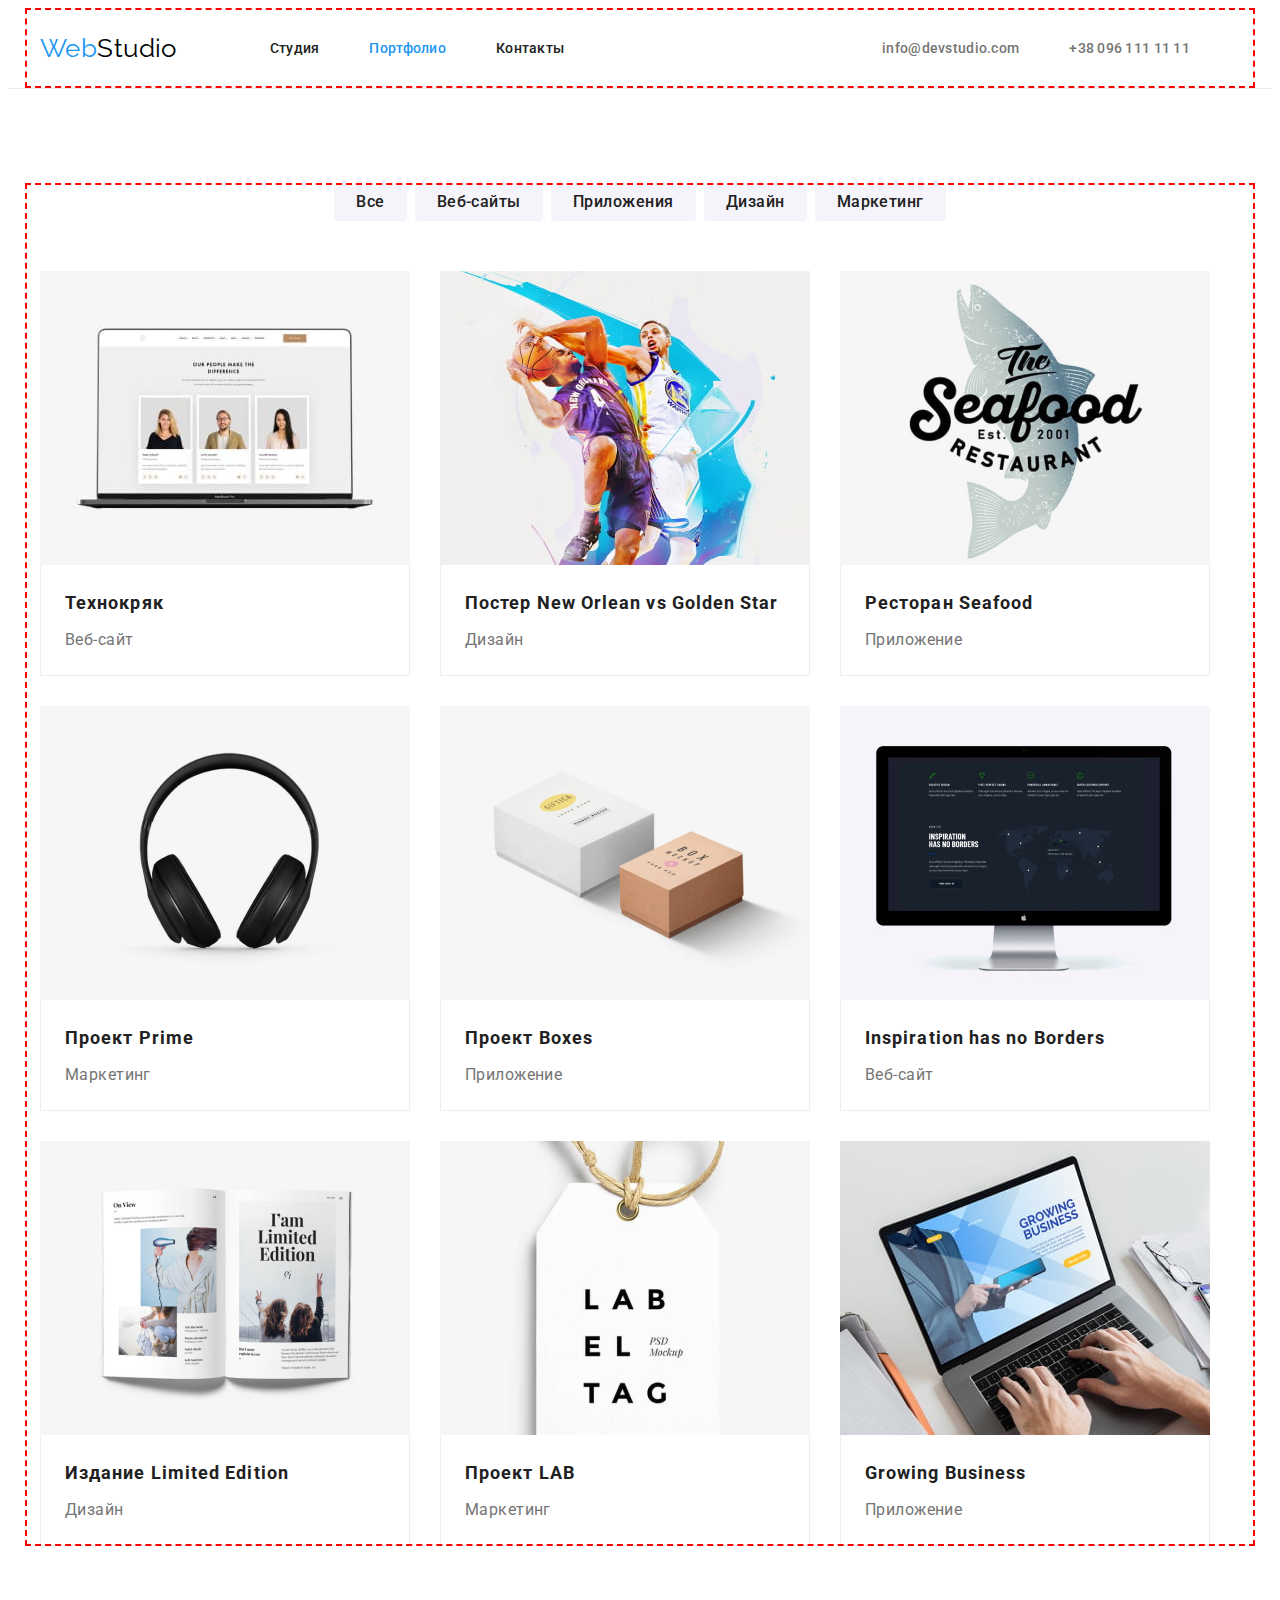
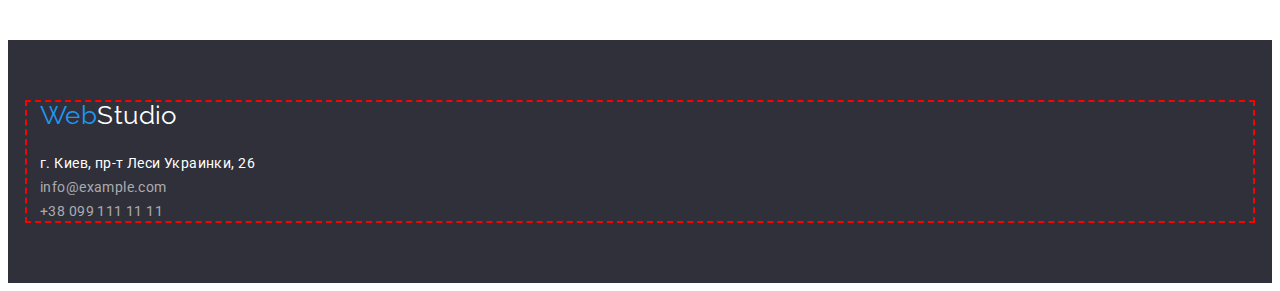
==== portfolio.html @ cc724e30 "Initial commit" ====
<!DOCTYPE html>
<html lang="ru">
  <head>
    <meta charset="UTF-8" />
    <meta http-equiv="X-UA-Compatible" content="IE=edge" />
    <meta name="viewport" content="width=device-width, initial-scale=1.0" />
    <title>WebStudio Portfolio</title>

    <!-----------------------  Font ----------------------------------------->

    <link rel="preconnect" href="https://fonts.googleapis.com" />
    <link rel="preconnect" href="https://fonts.gstatic.com" crossorigin />
    <link
      href="https://fonts.googleapis.com/css2?family=Raleway:wght@700&family=Roboto:wght@400;500;700;900&display=swap"
      rel="stylesheet"
    />

    <!------------------------  Normalize ------------------------------------->
    <link
      rel="stylesheet"
      href="https://cdnjs.cloudflare.com/ajax/libs/modern-normalize/1.1.0/modern-normalize.min.css"
      integrity="sha512-wpPYUAdjBVSE4KJnH1VR1HeZfpl1ub8YT/NKx4PuQ5NmX2tKuGu6U/JRp5y+Y8XG2tV+wKQpNHVUX03MfMFn9Q=="
      crossorigin="anonymous"
      referrerpolicy="no-referrer"
    />

    <!------------------------  Custom styles --------------------------------->

    <link rel="stylesheet" href="./css/styles.css" />
  </head>

  <body>
    <!-------------------  header  ----------------------------------------------->

    <header class="header">
      <div class="container header-container">
        <nav class="header-nav">
          <a class="link header-link-logo-black" href="./index.html"
            ><span class="logo-blue">Web</span>Studio</a
          >
          <ul class="header-nav-list list">
            <li class="header-nav-item">
              <a class="header-link link" href="./index.html">Студия</a>
            </li>
            <li class="header-nav-item">
              <a class="header-link-portfolio header-link link" href="./portfolio.html"
                >Портфолио</a
              >
            </li>
            <li class="header-nav-item"><a class="header-link link" href="#">Контакты</a></li>
          </ul>
        </nav>
        <ul class="header-contacts-list list">
          <li class="header-nav-item">
            <a class="header-link-contacts link" href="mail:info@devstudio.com"
              >info@devstudio.com</a
            >
          </li>
          <li class="header-nav-item">
            <a class="header-link-contacts link" href="tel:+380961111111">+38 096 111 11 11</a>
          </li>
        </ul>
      </div>
    </header>

    <!---------------------  Portfolio navigation  ------------------------------->

    <main>
      <section class="section consection-portfolio">
        <div class="container">
          <!------------------------Portfolio BTN------------------------------->

          <h1 class="visually-hidden">Portfolio</h1>

          <ul class="list container-portfolio-navigation-list">
            <li>
              <button class="btn-portfolio" type="button">Все</button>
            </li>
            <li>
              <button class="btn-portfolio" type="button">Веб-сайты</button>
            </li>
            <li>
              <button class="btn-portfolio" type="button">Приложения</button>
            </li>
            <li>
              <button class="btn-portfolio" type="button">Дизайн</button>
            </li>
            <li>
              <button class="btn-portfolio" type="button">Маркетинг</button>
            </li>
          </ul>

          <!--------------  Portfolio  -------------------------------------------------->

          <ul class="list container-portfolio-list">
            <li class="portfolio-item">
              <img src="./images/img.prtfl.jpg" alt="Технокряк" width="370" />
              <div class="porfolio-div-contents">
                <h2 class="portfolio-title">Технокряк</h2>
                <p class="portfolio-text">Веб-сайт</p>
              </div>
            </li>
            <li class="portfolio-item">
              <img
                src="./images/img.prtfl.1.jpg"
                alt="Постер New Orlean vs Golden Star"
                width="370"
              />
              <div class="porfolio-div-contents">
                <h2 class="portfolio-title">Постер New Orlean vs Golden Star</h2>
                <p class="portfolio-text">Дизайн</p>
              </div>
            </li>
            <li class="portfolio-item">
              <img src="./images/img.prtfl.2.jpg" alt="Ресторан Seafood" width="370" />
              <div class="porfolio-div-contents">
                <h2 class="portfolio-title">Ресторан Seafood</h2>
                <p class="portfolio-text">Приложение</p>
              </div>
            </li>
            <li class="portfolio-item">
              <img src="./images/img.prtfl.3.jpg" alt="Проект Prime" width="370" />
              <div class="porfolio-div-contents">
                <h2 class="portfolio-title">Проект Prime</h2>
                <p class="portfolio-text">Маркетинг</p>
              </div>
            </li>
            <li class="portfolio-item">
              <img src="./images/img.prtfl.4.jpg" alt="Проект Boxes" width="370" />
              <div class="porfolio-div-contents">
                <h2 class="portfolio-title">Проект Boxes</h2>
                <p class="portfolio-text">Приложение</p>
              </div>
            </li>
            <li class="portfolio-item">
              <img src="./images/img.prtfl.5.jpg" alt="Inspiration has no Borders" width="370" />
              <div class="porfolio-div-contents">
                <h2 class="portfolio-title">Inspiration has no Borders</h2>
                <p class="portfolio-text">Веб-сайт</p>
              </div>
            </li>
            <li class="portfolio-item">
              <img src="./images/img.prtfl.6.jpg" alt="Издание Limited Edition" width="370" />
              <div class="porfolio-div-contents">
                <h2 class="portfolio-title">Издание Limited Edition</h2>
                <p class="portfolio-text">Дизайн</p>
              </div>
            </li>
            <li class="portfolio-item">
              <img src="./images/img.prtfl.7.jpg" alt="Проект LAB" width="370" />
              <div class="porfolio-div-contents">
                <h2 class="portfolio-title">Проект LAB</h2>
                <p class="portfolio-text">Маркетинг</p>
              </div>
            </li>
            <li class="portfolio-item">
              <img src="./images/img.prtfl.8.jpg" alt="Growing Business" width="370" />
              <div class="porfolio-div-contents">
                <h2 class="portfolio-title">Growing Business</h2>
                <p class="portfolio-text">Приложение</p>
              </div>
            </li>
          </ul>
        </div>
      </section>
    </main>

    <!------------------------Footer------------------------------------>

    <footer class="footer">
      <div class="container">
        <a class="link footer-link-logo-white" href="./index.html"
          ><span class="logo-blue">Web</span>Studio</a
        >

        <address class="address">
          <ul class="list footer-address-list">
            <li class="footer-address-location-item">
              <a
                class="link footer-link-location"
                target="_blank"
                rel="noopener noreferrer"
                href="https://goo.gl/maps/SqduPQ5yzWcNrS9j9"
                >г. Киев, пр-т Леси Украинки, 26</a
              >
            </li>
            <li class="footer-address-ml-item">
              <a class="link footer-link" href="mailto:info@example.com">info@example.com</a>
            </li>
            <li class="footer-address-phn-item">
              <a class="link footer-link" href="tel:+380991111111">+38 099 111 11 11</a>
            </li>
          </ul>
        </address>
      </div>
    </footer>
  </body>
</html>
---- css/styles.css ----
:root {
  /*  ------------------  fonts  -------------------------- */
  --main-font: 'Roboto', sans-serif;
  --secondary-font: 'Raleway', sans-serif;

  /*  ------------------- text colors  ------------------ */
  --btn-txt-cl: #ffffff;
  --main-txt-cl: #212121;
  --hdr-cntcts-lst: #757575;
  --accent-txt-cl: #2196f3;
  --porfolio-border-img: #eeeeee;
  --logo-black: #000000;
  --btn-prtfl: #f5f4fa;
  --item-light: rgba(255, 255, 255, 0.6);
  --sctn-sntnc: #2f303a;
  --header-container-border: #ececec;
  --accent-txt-hvr-fcs-cl: #188ce8;

  /* ----------------- others  --------------------------- */
}
body {
  font-family: var(--main-font);
  color: var(--main-txt-cl);
  background-color: var(--btn-txt-cl);
  font-size: 14px;
  letter-spacing: 0.03em;
}

/*-------------------- reset styles --------------------------- */

h1,
h2,
h3,
h4,
h5,
h6,
p {
  margin: 0;
}

.link {
  text-decoration: none;
  color: currentColor;
}

.list {
  list-style: none;
  padding-left: 0;
  margin: 0;
}

/*----------------------- basy styles  ---------------------------- */

.container {
  width: 1200px;
  padding: 0 15px;
  margin: 0 auto;
  outline: 2px dashed red;
  outline-offset: -2px;
}

.visually-hidden {
  position: absolute;
  width: 1px;
  height: 1px;
  margin: -1px;
  border: 0;
  padding: 0;

  white-space: nowrap;
  clip-path: inset(100%);
  clip: rect(0 0 0 0);
  overflow: hidden;
}

img {
  display: block;
  max-width: 100%;
  height: auto;
}

address {
  font-style: normal;
}

.section {
  padding-top: 94px;
  padding-bottom: 94px;
}

.btn {
  font-family: inherit;
  font-weight: 700;
  font-size: 16px;
  line-height: calc(30 / 16);
  display: flex;
  letter-spacing: 0.06em;
  color: var(--btn-txt-cl);
  background-color: var(--accent-txt-cl);
  cursor: pointer;
  border-radius: 4px;
  bottom: none;
  border: none;
  padding: 10px 32px;

  display: block;
  margin: 0 auto;
}

.btn:hover,
.btn:focus {
  color: var(--btn-txt-cl);
  background-color: var(--accent-txt-hvr-fcs-cl);
}

.btn-portfolio {
  font-family: inherit;
  font-weight: 500;
  font-size: 16px;
  line-height: calc(26 / 16);
  letter-spacing: 0.03em;
  text-align: center;
  color: var(--main-txt-cl);
  background-color: var(--btn-prtfl);
  cursor: pointer;
  border: none;

  padding: 6px 22px;
  border-radius: 4px;
}

.btn-portfolio:hover,
.btn-portfolio:focus {
  color: var(--btn-txt-cl);
  background-color: var(--accent-txt-cl);
}

.header-link-logo-black {
  font-family: 'Raleway';
  font-size: 26px;
  line-height: calc(31 / 26);
  color: var(--logo-black);
  display: block;
}

.logo-blue {
  font-family: 'Raleway';
  font-size: 26px;
  line-height: calc(31 / 26);
  color: var(--accent-txt-cl);
}

/* -------------------  Header  ------------------------ */

.header {
  border-bottom: 1px solid var(--header-container-border);
}

.header-container {
  display: flex;
}

.header-nav {
  display: flex;
  align-items: center;
  margin-right: auto;
}

.header-link-logo-black {
  display: block;
  margin-right: 93px;
  padding: 0 auto;
}

.header-nav-list,
.header-contacts-list {
  display: flex;
  padding-top: 32px;
  padding-bottom: 32px;
}

.header-nav-item {
  margin-right: 50px;
}

.header-link,
.header-link-contacts {
  font-weight: 500;
  font-size: 14px;
  line-height: calc(16 / 14);
  letter-spacing: 0.02em;
  cursor: pointer;
}

.header-link-contacts {
  color: var(--hdr-cntcts-lst);
}

.header-link-studio,
.header-link-portfolio {
  color: var(--accent-txt-cl);
}

.header-link:hover,
.header-link:focus,
.header-link-contacts:hover,
.header-link-contacts:focus,
.footer-link:hover,
.footer-link:focus {
  color: var(--accent-txt-cl);
}

/*  ---------------- Эффективные решения  ---------------- */

.sentence-section {
  background-color: var(--sctn-sntnc);
  padding-top: 200px;
  padding-bottom: 200px;
}

.sntns-hr {
  font-weight: 900;
  font-size: 44px;
  line-height: calc(60 / 44);
  text-align: center;
  letter-spacing: 0.06em;
  text-transform: uppercase;
  color: var(--btn-txt-cl);
  width: 696px;
  margin: 0 auto;
  margin-bottom: 30px;
}

/*---------------------- Особенности  -------------------*/

.container-features-list {
  display: flex;
  gap: 30px;
}

.container-features-item {
  flex-basis: 270px;
}

.main-features-title {
  font-size: 14px;
  line-height: calc(16 / 14);
  text-transform: uppercase;
  margin-bottom: 10px;
}

.main-features-text {
  line-height: calc(24 / 14);
  color: var(--hdr-cntcts-lst);
}

/*------------------------- Занятия -----------------*/

.section-occupation {
  margin-bottom: 94px;
  padding-top: 0%;
}

.main-occupation-title {
  text-align: center;
  margin-bottom: 50px;
}

.container-main-occupation-list {
  display: flex;
  gap: 30px;
}

.main-occupation-title {
  font-size: 36px;
  line-height: calc(42 / 36);
}

/*  -------------------- Команда --------------------*/

.main-team {
  background-color: var(--btn-prtfl);
}

.main-team-title-head {
  font-size: 36px;
  line-height: 42px;
  text-align: center;
  margin-bottom: 50px;
}

.container-main-team-list {
  display: flex;
  gap: 30px;
}

.team-card-item {
  box-shadow: 0px 1px 3px rgba(0, 0, 0, 0.12), 0px 1px 1px rgba(0, 0, 0, 0.14),
    0px 2px 1px rgba(0, 0, 0, 0.2);
  border-radius: 0px 0px 4px 4px;
  background-color: var(--btn-txt-cl);
}

.team-card-content {
  text-align: center;
  padding: 30px 0;
}

.main-team-title {
  font-size: 16px;
  line-height: calc(19 / 16);
  margin-bottom: 10px;
}

.main-team-text {
  font-size: 16px;
  line-height: calc(19 / 16);
  color: var(--hdr-cntcts-lst);
}

/*  ----------------- PORFOLIO page  ------------------------- * /

/*  -------------- Portfolio navigation  ------------------ */

.section-portfolio {
  padding: 94px 0;
}

/*  ----------------- Portfolio BTN  ----------------------- */

.container-portfolio-navigation-list {
  display: flex;
  justify-content: center;
  gap: 8px;
  margin-bottom: 50px;
}

/* ---------------- Portfolio ------------------------------- */

.container-portfolio-list {
  display: flex;
  flex-wrap: wrap;
  gap: 30px;
}

.porfolio-div-contents {
  border: 1px solid var(--porfolio-border-img);
  padding: 20px 24px;
  border-top: none;
}

.portfolio-title {
  font-size: 18px;
  line-height: calc(36 / 18);
  letter-spacing: 0.06em;
  margin-bottom: 4px;
}

.portfolio-text {
  font-size: 16px;
  line-height: calc(30 / 16);
  color: var(--hdr-cntcts-lst);
}

/*----------------------Footer------------------------------- */

.footer {
  background-color: var(--sctn-sntnc);
  padding-top: 60px;
  padding-bottom: 60px;
}

.footer-link-logo-white {
  display: block;
  font-family: 'Raleway';
  font-size: 26px;
  line-height: calc(31 / 26);
  color: var(--btn-txt-cl);
  margin-bottom: 20px;
}

.address {
  font-style: inherit;
}

.footer-link-location {
  line-height: calc(24 / 14);
  color: var(--btn-txt-cl);
}

.footer-link {
  line-height: calc(24 / 14);
  color: var(--item-light);
}

.footer-item {
  margin-bottom: 9px;
}

.footer-item:last-child {
  margin-bottom: 0px;
}
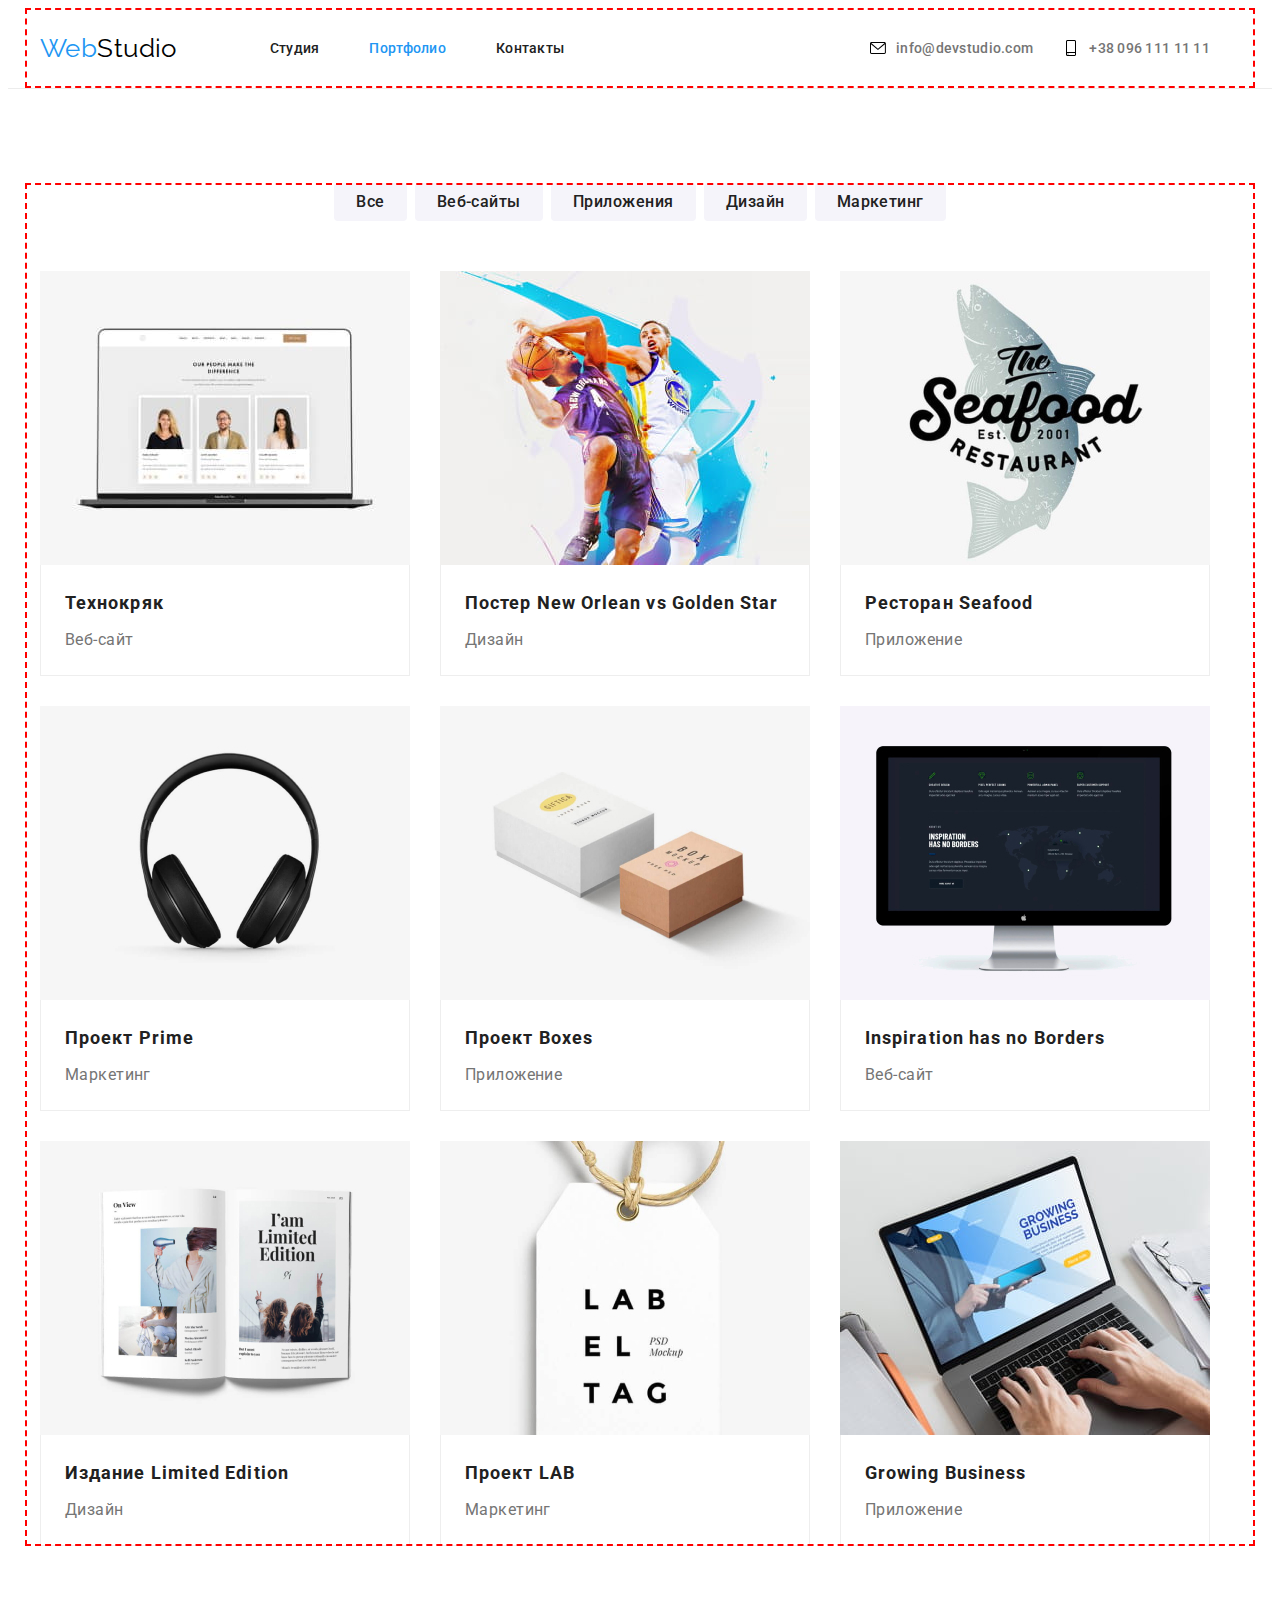
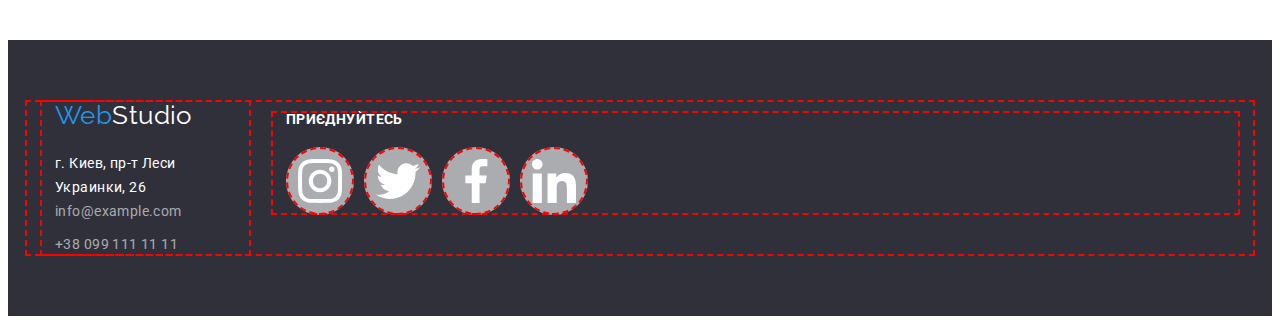
==== commit 887a9716: "hw4 next hero" ====
--- a/portfolio.html
+++ b/portfolio.html
@@ -50,14 +50,21 @@
             <li class="header-nav-item"><a class="header-link link" href="#">Контакты</a></li>
           </ul>
         </nav>
+
         <ul class="header-contacts-list list">
-          <li class="header-nav-item">
-            <a class="header-link-contacts link" href="mail:info@devstudio.com"
+          <li class="header-contacts-item">
+            <a class="header-link-contacts link" href="mail:info@devstudio.com">
+              <svg class="header-icon" wight="16" hight="12">
+                <use href="./images/icons.svg#envelope"></use></svg
               >info@devstudio.com</a
             >
           </li>
-          <li class="header-nav-item">
-            <a class="header-link-contacts link" href="tel:+380961111111">+38 096 111 11 11</a>
+          <li class="header-contacts-item">
+            <a class="header-link-contacts link" href="tel:+380961111111"
+              ><svg class="header-icon" wight="10" hight="16">
+                <use href="./images/icons.svg#smartphone"></use></svg
+              >+38 096 111 11 11</a
+            >
           </li>
         </ul>
       </div>
@@ -94,13 +101,16 @@
 
           <ul class="list container-portfolio-list">
             <li class="portfolio-item">
-              <img src="./images/img.prtfl.jpg" alt="Технокряк" width="370" />
+              <a class="portfolio-link link" href=""
+                ><img src="./images/img.prtfl.jpg" alt="Технокряк" width="370"
+              /></a>
               <div class="porfolio-div-contents">
                 <h2 class="portfolio-title">Технокряк</h2>
                 <p class="portfolio-text">Веб-сайт</p>
               </div>
             </li>
             <li class="portfolio-item">
+              <a class="portfolio-link link" href=""></a>
               <img
                 src="./images/img.prtfl.1.jpg"
                 alt="Постер New Orlean vs Golden Star"
@@ -112,49 +122,63 @@
               </div>
             </li>
             <li class="portfolio-item">
-              <img src="./images/img.prtfl.2.jpg" alt="Ресторан Seafood" width="370" />
+              <a class="portfolio-link link" href=""
+                ><img src="./images/img.prtfl.2.jpg" alt="Ресторан Seafood" width="370"
+              /></a>
               <div class="porfolio-div-contents">
                 <h2 class="portfolio-title">Ресторан Seafood</h2>
                 <p class="portfolio-text">Приложение</p>
               </div>
             </li>
             <li class="portfolio-item">
-              <img src="./images/img.prtfl.3.jpg" alt="Проект Prime" width="370" />
+              <a class="portfolio-link link" href=""
+                ><img src="./images/img.prtfl.3.jpg" alt="Проект Prime" width="370"
+              /></a>
               <div class="porfolio-div-contents">
                 <h2 class="portfolio-title">Проект Prime</h2>
                 <p class="portfolio-text">Маркетинг</p>
               </div>
             </li>
             <li class="portfolio-item">
-              <img src="./images/img.prtfl.4.jpg" alt="Проект Boxes" width="370" />
+              <a class="portfolio-link link" href=""
+                ><img src="./images/img.prtfl.4.jpg" alt="Проект Boxes" width="370"
+              /></a>
               <div class="porfolio-div-contents">
                 <h2 class="portfolio-title">Проект Boxes</h2>
                 <p class="portfolio-text">Приложение</p>
               </div>
             </li>
             <li class="portfolio-item">
-              <img src="./images/img.prtfl.5.jpg" alt="Inspiration has no Borders" width="370" />
+              <a class="portfolio-link link" href=""
+                ><img src="./images/img.prtfl.5.jpg" alt="Inspiration has no Borders" width="370"
+              /></a>
               <div class="porfolio-div-contents">
                 <h2 class="portfolio-title">Inspiration has no Borders</h2>
                 <p class="portfolio-text">Веб-сайт</p>
               </div>
             </li>
             <li class="portfolio-item">
-              <img src="./images/img.prtfl.6.jpg" alt="Издание Limited Edition" width="370" />
+              <a class="portfolio-link link" href=""
+                ><img src="./images/img.prtfl.6.jpg" alt="Издание Limited Edition" width="370"
+              /></a>
               <div class="porfolio-div-contents">
                 <h2 class="portfolio-title">Издание Limited Edition</h2>
                 <p class="portfolio-text">Дизайн</p>
               </div>
             </li>
             <li class="portfolio-item">
-              <img src="./images/img.prtfl.7.jpg" alt="Проект LAB" width="370" />
+              <a class="portfolio-link link" href=""
+                ><img src="./images/img.prtfl.7.jpg" alt="Проект LAB" width="370"
+              /></a>
               <div class="porfolio-div-contents">
                 <h2 class="portfolio-title">Проект LAB</h2>
                 <p class="portfolio-text">Маркетинг</p>
               </div>
             </li>
             <li class="portfolio-item">
-              <img src="./images/img.prtfl.8.jpg" alt="Growing Business" width="370" />
+              <a class="portfolio-link link" href=""
+                ><img src="./images/img.prtfl.8.jpg" alt="Growing Business" width="370"
+              /></a>
               <div class="porfolio-div-contents">
                 <h2 class="portfolio-title">Growing Business</h2>
                 <p class="portfolio-text">Приложение</p>
@@ -168,30 +192,84 @@
     <!------------------------Footer------------------------------------>
 
     <footer class="footer">
-      <div class="container">
-        <a class="link footer-link-logo-white" href="./index.html"
-          ><span class="logo-blue">Web</span>Studio</a
-        >
-
-        <address class="address">
-          <ul class="list footer-address-list">
-            <li class="footer-address-location-item">
-              <a
-                class="link footer-link-location"
-                target="_blank"
-                rel="noopener noreferrer"
-                href="https://goo.gl/maps/SqduPQ5yzWcNrS9j9"
-                >г. Киев, пр-т Леси Украинки, 26</a
-              >
-            </li>
-            <li class="footer-address-ml-item">
-              <a class="link footer-link" href="mailto:info@example.com">info@example.com</a>
-            </li>
-            <li class="footer-address-phn-item">
-              <a class="link footer-link" href="tel:+380991111111">+38 099 111 11 11</a>
-            </li>
-          </ul>
-        </address>
+      <div class="container container-footer">
+        <div class="footer-container-contacts container">
+          <a class="link footer-link-logo-white" href="./index.html"
+            ><span class="logo-blue">Web</span>Studio</a
+          >
+          <address class="address">
+            <ul class="list footer-list">
+              <li class="footer-address-location-item">
+                <a
+                  class="link footer-link-location"
+                  target="_blank"
+                  rel="noopener noreferrer"
+                  href="https://goo.gl/maps/SqduPQ5yzWcNrS9j9"
+                  >г. Киев, пр-т Леси Украинки, 26</a
+                >
+              </li>
+              <li class="footer-item">
+                <a class="link footer-link" href="mailto:info@example.com">info@example.com</a>
+              </li>
+              <li class="footer-item">
+                <a class="link footer-link" href="tel:+380991111111">+38 099 111 11 11</a>
+              </li>
+            </ul>
+          </address>
+        </div>
+
+        <div class="footer-container-social container">
+          <h3 class="footer-social-title">приєднуйтесь</h3>
+          <ul class="footer-social-list list">
+            <li class="footer-social-item">
+              <a
+                class="footer-social-link link"
+                href=""
+                target="_blank"
+                rel="noopener nonereferre"
+                aria-label="instagram"
+              >
+                <svg class="footer-social-icon" widht="20" hight="20">
+                  <use href="./images/icons.svg#instagram"></use></svg
+              ></a>
+            </li>
+            <li class="footer-social-item">
+              <a
+                class="footer-social-link link"
+                href=""
+                target="_blank"
+                rel="noopener nonereferre"
+                aria-label="twitter"
+              >
+                <svg class="footer-social-icon" widht="20" hight="20">
+                  <use href="./images/icons.svg#twitter"></use></svg
+              ></a>
+            </li>
+            <li class="footer-social-item">
+              <a
+                class="footer-social-link link"
+                href=""
+                target="_blank"
+                rel="noopener nonereferre"
+                aria-label="facebook"
+              >
+                <svg class="footer-social-icon" widht="20" hight="20">
+                  <use href="./images/icons.svg#facebook"></use></svg
+              ></a>
+            </li>
+            <li class="footer-social-item">
+              <a
+                class="footer-social-link link"
+                href=""
+                target="_blank"
+                rel="noopener nonereferre"
+                aria-label="linkedin"
+                ><svg class="footer-social-icon" widht="20" hight="20">
+                  <use href="./images/icons.svg#linkedin"></use></svg
+              ></a>
+            </li>
+          </ul>
+        </div>
       </div>
     </footer>
   </body>
--- a/css/styles.css
+++ b/css/styles.css
@@ -133,6 +133,8 @@
 .btn-portfolio:focus {
   color: var(--btn-txt-cl);
   background-color: var(--accent-txt-cl);
+  box-shadow: 0px 3px 1px rgba(0, 0, 0, 0.1), 0px 1px 2px rgba(0, 0, 0, 0.08),
+    0px 2px 2px rgba(0, 0, 0, 0.12);
 }
 
 .header-link-logo-black {
@@ -175,12 +177,39 @@
 .header-nav-list,
 .header-contacts-list {
   display: flex;
-  padding-top: 32px;
-  padding-bottom: 32px;
 }
 
 .header-nav-item {
   margin-right: 50px;
+}
+
+.header-contacts-item {
+  display: flex;
+  align-items: center;
+  margin-right: 30px;
+}
+
+.header-contacts-icon {
+  display: flex;
+  width: 16px;
+  height: 16px;
+  padding: 0;
+  margin-right: 10px;
+}
+
+.header-icon {
+  display: flex;
+  align-items: center;
+  justify-content: center;
+  width: 16px;
+  height: 16px;
+  padding: 0;
+  margin-right: 10px;
+}
+
+.header-icon:hover,
+.header-icon:focus {
+  fill: var(--accent-txt-cl);
 }
 
 .header-link,
@@ -190,6 +219,10 @@
   line-height: calc(16 / 14);
   letter-spacing: 0.02em;
   cursor: pointer;
+
+  display: flex;
+  padding-top: 32px;
+  padding-bottom: 32px;
 }
 
 .header-link-contacts {
@@ -218,6 +251,17 @@
   padding-bottom: 200px;
 }
 
+.hero {
+  max-width: 1600px;
+  height: 600px;
+  margin-left: auto;
+  margin-right: auto;
+  background-image: linear-gradient(to right, rgba(47, 48, 58, 0.4) rgba(47, 48, 58, 0.4)), url();
+  background-position: center;
+  background-repeat: no-repeat;
+  background-size: cover;
+}
+
 .sntns-hr {
   font-weight: 900;
   font-size: 44px;
@@ -242,6 +286,19 @@
   flex-basis: 270px;
 }
 
+.features-icon.container {
+  display: flex;
+  align-items: center;
+  width: 270px;
+  height: 120px;
+  padding: 25px 100px;
+  background-color: var(--btn-prtfl);
+  border-radius: 4px;
+  margin-bottom: 30px;
+}
+.features-icon {
+}
+
 .main-features-title {
   font-size: 14px;
   line-height: calc(16 / 14);
@@ -256,11 +313,6 @@
 
 /*------------------------- Занятия -----------------*/
 
-.section-occupation {
-  margin-bottom: 94px;
-  padding-top: 0%;
-}
-
 .main-occupation-title {
   text-align: center;
   margin-bottom: 50px;
@@ -316,6 +368,78 @@
   font-size: 16px;
   line-height: calc(19 / 16);
   color: var(--hdr-cntcts-lst);
+
+  margin-bottom: 16px;
+}
+
+.social-list {
+  display: flex;
+  align-items: center;
+  justify-content: center;
+  gap: 10px;
+}
+
+.social-link:hover,
+.social-link:focus {
+  background-color: var(--accent-txt-cl);
+}
+
+.social-icon:hover,
+.social-icon:focus {
+  fill: var(--btn-txt-cl);
+}
+
+.social-link {
+  display: flex;
+  align-items: center;
+  justify-content: center;
+  width: 44px;
+  height: 44px;
+  background-color: var(--btn-txt-cl);
+  border-radius: 50%;
+  fill: #afb1b8;
+  padding: 12px;
+
+  outline: 2px dashed red;
+  outline-offset: -2px;
+}
+
+/* ------------------ Постійні клієнти  ------------------------- */
+
+.container-clients {
+  display: block;
+}
+
+.clients-title {
+  font-weight: 700;
+  font-size: 36px;
+  line-height: calc(42 / 36);
+  text-align: center;
+  letter-spacing: 0.03em;
+  color: var(--main-txt-cl);
+  margin-bottom: 50px;
+}
+
+.section-clients-list {
+  display: flex;
+  align-items: center;
+  justify-content: center;
+  gap: 30px;
+}
+
+.clients-icon {
+  display: block;
+  width: 170px;
+  height: 92px;
+  background-size: contain;
+  border: 1px solid rgba(175, 177, 184, 1);
+
+  padding: 16px 32px;
+}
+
+.clients-link:hover,
+.clients-link:focus {
+  fill: var(--accent-txt-cl);
 }
 
 /*  ----------------- PORFOLIO page  ------------------------- * /
@@ -365,9 +489,26 @@
 /*----------------------Footer------------------------------- */
 
 .footer {
+  display: flex;
   background-color: var(--sctn-sntnc);
   padding-top: 60px;
   padding-bottom: 60px;
+
+  max-width: 1600px;
+  margin-left: auto;
+  margin-right: auto;
+}
+
+.container-footer {
+  display: flex;
+  align-items: baseline;
+}
+
+.footer-container-contacts {
+  display: block;
+  margin-right: 20px;
+  width: 231px;
+  margin-right: 20px;
 }
 
 .footer-link-logo-white {
@@ -400,3 +541,43 @@
 .footer-item:last-child {
   margin-bottom: 0px;
 }
+
+.footer-container-social {
+  display: block;
+}
+
+.footer-social-title {
+  font-weight: 700;
+  font-size: 14px;
+  line-height: calc(16 / 14);
+  letter-spacing: 0.03em;
+  text-transform: uppercase;
+  color: var(--btn-txt-cl);
+
+  margin-bottom: 20px;
+}
+
+.footer-social-list {
+  display: flex;
+  gap: 10px;
+}
+
+.footer-social-link {
+  display: flex;
+  align-items: center;
+  justify-content: center;
+  width: 44px;
+  height: 44px;
+  background-color: var(--item-light);
+  border-radius: 50%;
+  fill: var(--btn-txt-cl);
+  padding: 12px;
+
+  outline: 2px dashed red;
+  outline-offset: -2px;
+}
+
+.footer-social-link:hover,
+.footer-social-link:focus {
+  background-color: var(--accent-txt-cl);
+}
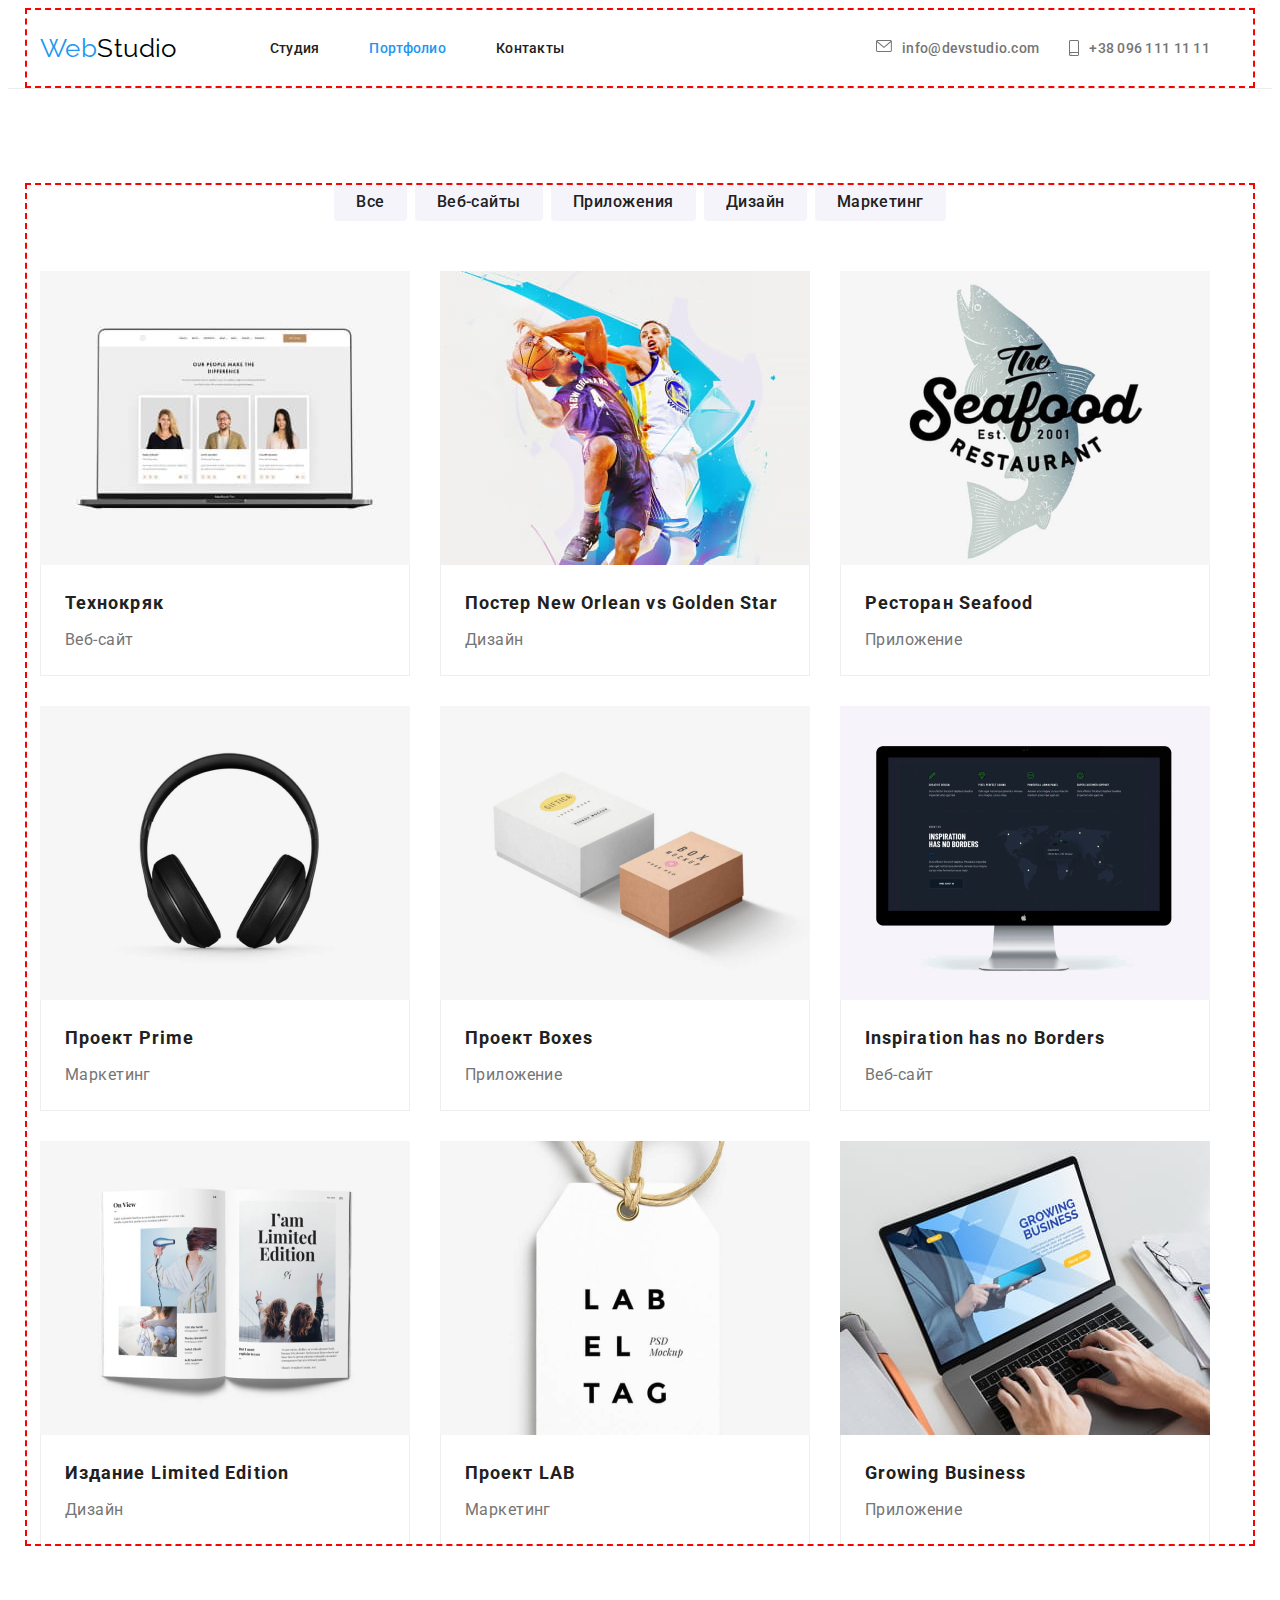
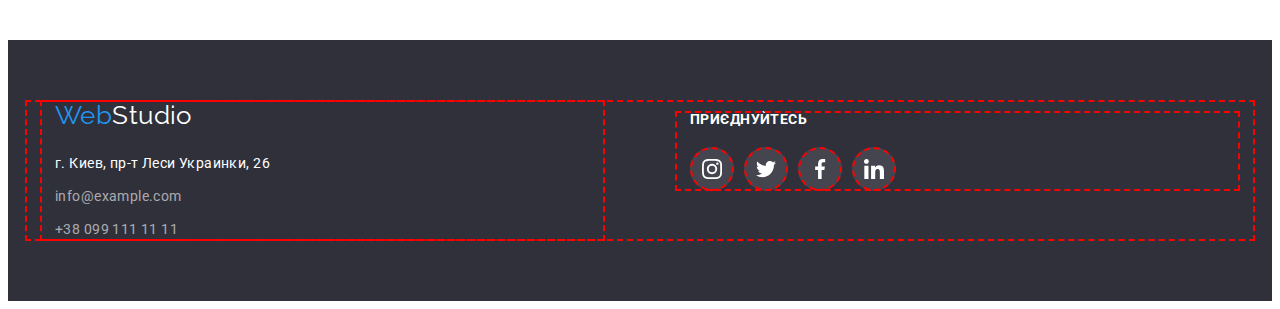
==== commit 2b23c223: "next hero, prtfl, ftr and team bgr-cl" ====
--- a/portfolio.html
+++ b/portfolio.html
@@ -54,14 +54,14 @@
         <ul class="header-contacts-list list">
           <li class="header-contacts-item">
             <a class="header-link-contacts link" href="mail:info@devstudio.com">
-              <svg class="header-icon" wight="16" hight="12">
+              <svg class="header-icon" width="16" height="12">
                 <use href="./images/icons.svg#envelope"></use></svg
               >info@devstudio.com</a
             >
           </li>
           <li class="header-contacts-item">
             <a class="header-link-contacts link" href="tel:+380961111111"
-              ><svg class="header-icon" wight="10" hight="16">
+              ><svg class="header-icon" width="10" height="16">
                 <use href="./images/icons.svg#smartphone"></use></svg
               >+38 096 111 11 11</a
             >
@@ -229,7 +229,7 @@
                 rel="noopener nonereferre"
                 aria-label="instagram"
               >
-                <svg class="footer-social-icon" widht="20" hight="20">
+                <svg class="footer-social-icon" width="20" height="20">
                   <use href="./images/icons.svg#instagram"></use></svg
               ></a>
             </li>
@@ -241,7 +241,7 @@
                 rel="noopener nonereferre"
                 aria-label="twitter"
               >
-                <svg class="footer-social-icon" widht="20" hight="20">
+                <svg class="footer-social-icon" width="20" height="20">
                   <use href="./images/icons.svg#twitter"></use></svg
               ></a>
             </li>
@@ -253,7 +253,7 @@
                 rel="noopener nonereferre"
                 aria-label="facebook"
               >
-                <svg class="footer-social-icon" widht="20" hight="20">
+                <svg class="footer-social-icon" width="20" height="20">
                   <use href="./images/icons.svg#facebook"></use></svg
               ></a>
             </li>
@@ -264,7 +264,7 @@
                 target="_blank"
                 rel="noopener nonereferre"
                 aria-label="linkedin"
-                ><svg class="footer-social-icon" widht="20" hight="20">
+                ><svg class="footer-social-icon" width="20" height="20">
                   <use href="./images/icons.svg#linkedin"></use></svg
               ></a>
             </li>
--- a/css/styles.css
+++ b/css/styles.css
@@ -15,6 +15,9 @@
   --sctn-sntnc: #2f303a;
   --header-container-border: #ececec;
   --accent-txt-hvr-fcs-cl: #188ce8;
+  --accent-social-link-light: #afb1b8;
+  --accent-social-link-dark: rgba(255, 255, 255, 0.1);
+  --clients-link: rgba(175, 177, 184, 1);
 
   /* ----------------- others  --------------------------- */
 }
@@ -198,19 +201,15 @@
 }
 
 .header-icon {
-  display: flex;
-  align-items: center;
-  justify-content: center;
-  width: 16px;
-  height: 16px;
-  padding: 0;
   margin-right: 10px;
-}
-
+  fill: currentColor;
+}
+
+/*
 .header-icon:hover,
 .header-icon:focus {
   fill: var(--accent-txt-cl);
-}
+}*/
 
 .header-link,
 .header-link-contacts {
@@ -246,21 +245,21 @@
 /*  ---------------- Эффективные решения  ---------------- */
 
 .sentence-section {
-  background-color: var(--sctn-sntnc);
-  padding-top: 200px;
-  padding-bottom: 200px;
-}
-
-.hero {
   max-width: 1600px;
   height: 600px;
   margin-left: auto;
   margin-right: auto;
-  background-image: linear-gradient(to right, rgba(47, 48, 58, 0.4) rgba(47, 48, 58, 0.4)), url();
+  background-image: url('../images/hero.jpg');
   background-position: center;
   background-repeat: no-repeat;
   background-size: cover;
-}
+  background-color: var(--sctn-sntnc);
+  padding-top: 200px;
+  padding-bottom: 200px;
+}
+
+/* linear-gradient(to right rgba(47, 48, 58, 0.4)),
+linear-gradient(to right, rgba(196, 196, 196, 1)),*/
 
 .sntns-hr {
   font-weight: 900;
@@ -282,21 +281,15 @@
   gap: 30px;
 }
 
-.container-features-item {
-  flex-basis: 270px;
-}
-
 .features-icon.container {
   display: flex;
   align-items: center;
+  justify-content: center;
   width: 270px;
   height: 120px;
-  padding: 25px 100px;
   background-color: var(--btn-prtfl);
   border-radius: 4px;
   margin-bottom: 30px;
-}
-.features-icon {
 }
 
 .main-features-title {
@@ -379,16 +372,6 @@
   gap: 10px;
 }
 
-.social-link:hover,
-.social-link:focus {
-  background-color: var(--accent-txt-cl);
-}
-
-.social-icon:hover,
-.social-icon:focus {
-  fill: var(--btn-txt-cl);
-}
-
 .social-link {
   display: flex;
   align-items: center;
@@ -397,11 +380,20 @@
   height: 44px;
   background-color: var(--btn-txt-cl);
   border-radius: 50%;
-  fill: #afb1b8;
-  padding: 12px;
+  color: var(--accent-social-link-light);
 
   outline: 2px dashed red;
   outline-offset: -2px;
+}
+
+.social-link:hover,
+.social-link:focus {
+  color: var(--btn-txt-cl);
+  background-color: var(--accent-txt-cl);
+}
+
+.social-icon {
+  fill: currentColor;
 }
 
 /* ------------------ Постійні клієнти  ------------------------- */
@@ -427,19 +419,25 @@
   gap: 30px;
 }
 
-.clients-icon {
-  display: block;
+.clients-link {
+  display: flex;
+  align-items: center;
+  justify-content: center;
   width: 170px;
   height: 92px;
   background-size: contain;
-  border: 1px solid rgba(175, 177, 184, 1);
-
-  padding: 16px 32px;
+  border: 1px solid var(--clients-link);
+  color: var(--clients-link);
 }
 
 .clients-link:hover,
 .clients-link:focus {
-  fill: var(--accent-txt-cl);
+  color: var(--accent-txt-cl);
+  border: 1px solid var(--accent-txt-cl);
+}
+
+.clients-icon {
+  fill: currentColor;
 }
 
 /*  ----------------- PORFOLIO page  ------------------------- * /
@@ -489,14 +487,9 @@
 /*----------------------Footer------------------------------- */
 
 .footer {
-  display: flex;
   background-color: var(--sctn-sntnc);
   padding-top: 60px;
   padding-bottom: 60px;
-
-  max-width: 1600px;
-  margin-left: auto;
-  margin-right: auto;
 }
 
 .container-footer {
@@ -505,10 +498,7 @@
 }
 
 .footer-container-contacts {
-  display: block;
-  margin-right: 20px;
-  width: 231px;
-  margin-right: 20px;
+  margin-right: 70px;
 }
 
 .footer-link-logo-white {
@@ -534,7 +524,8 @@
   color: var(--item-light);
 }
 
-.footer-item {
+.footer-item,
+.footer-address-location-item {
   margin-bottom: 9px;
 }
 
@@ -568,10 +559,9 @@
   justify-content: center;
   width: 44px;
   height: 44px;
-  background-color: var(--item-light);
+  background-color: var(--accent-social-link-dark);
   border-radius: 50%;
-  fill: var(--btn-txt-cl);
-  padding: 12px;
+  color: var(--btn-txt-cl);
 
   outline: 2px dashed red;
   outline-offset: -2px;
@@ -581,3 +571,7 @@
 .footer-social-link:focus {
   background-color: var(--accent-txt-cl);
 }
+
+.footer-social-icon {
+  fill: currentColor;
+}
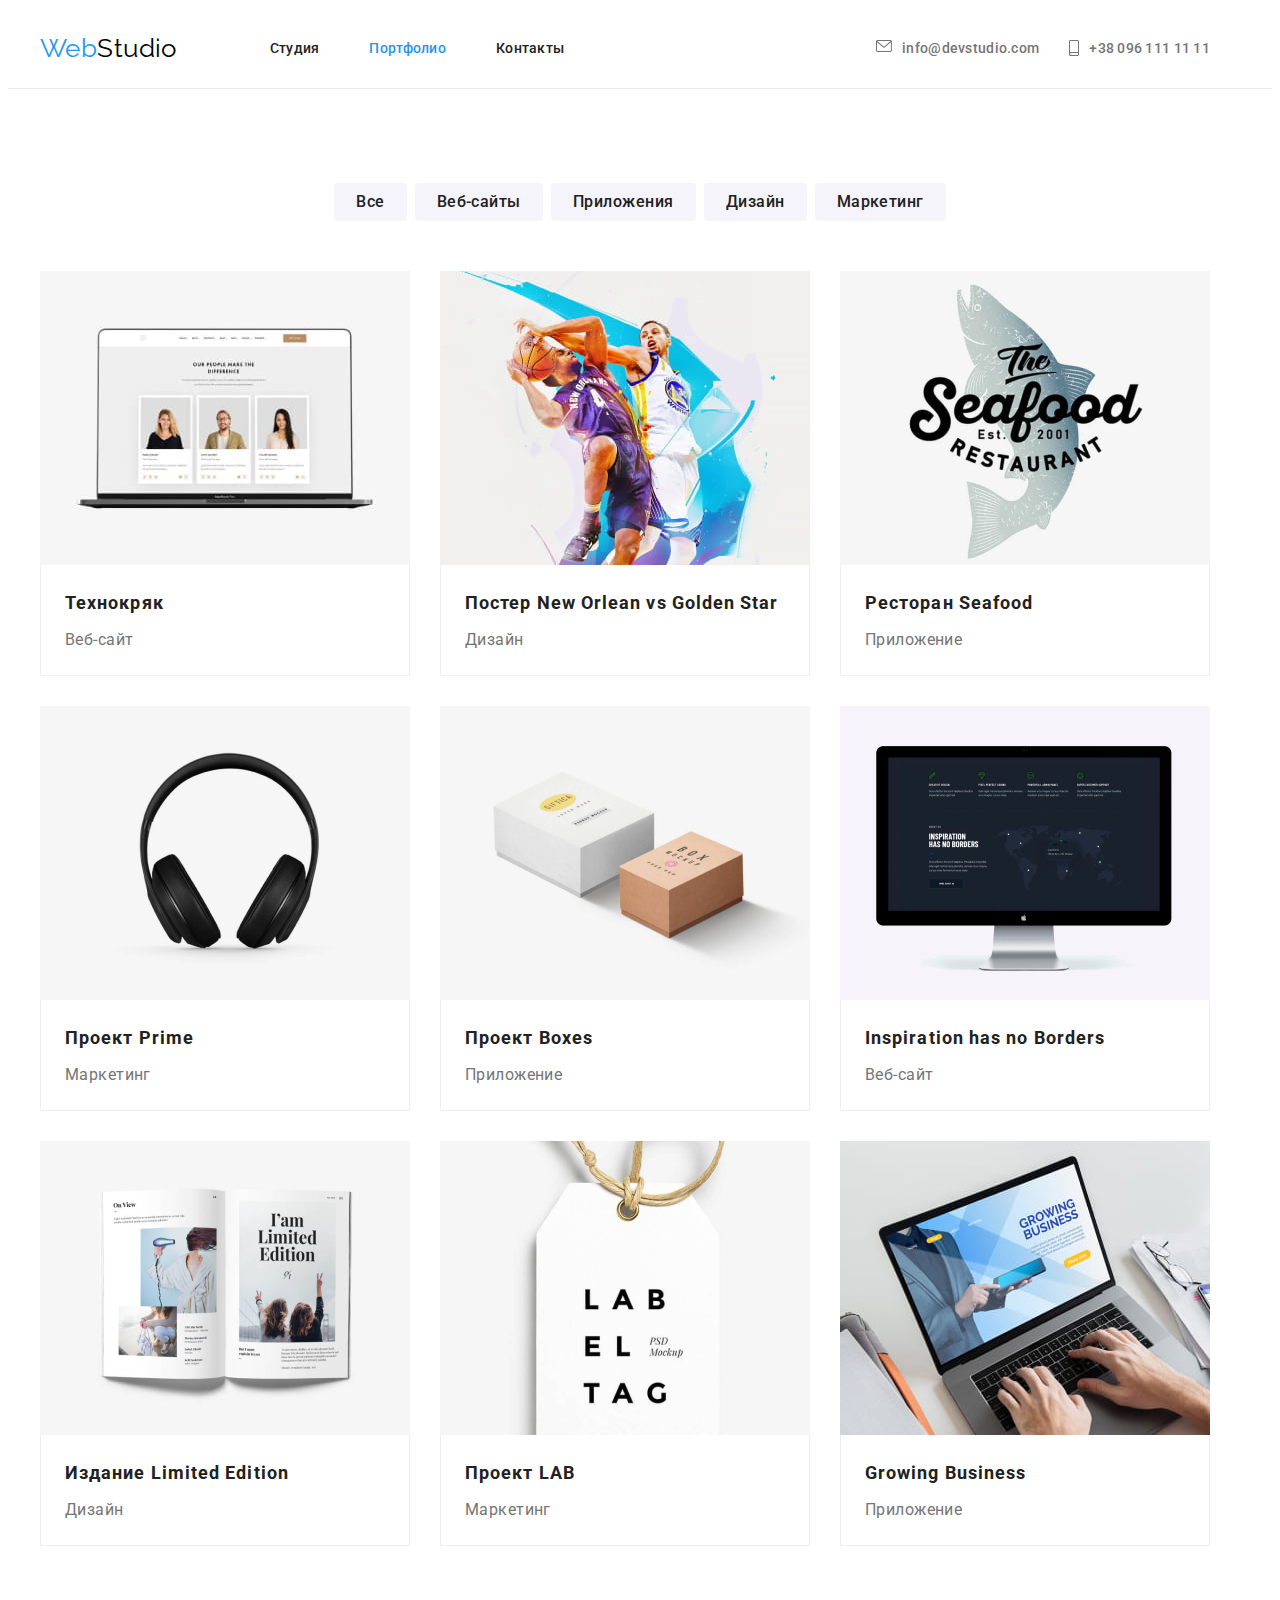
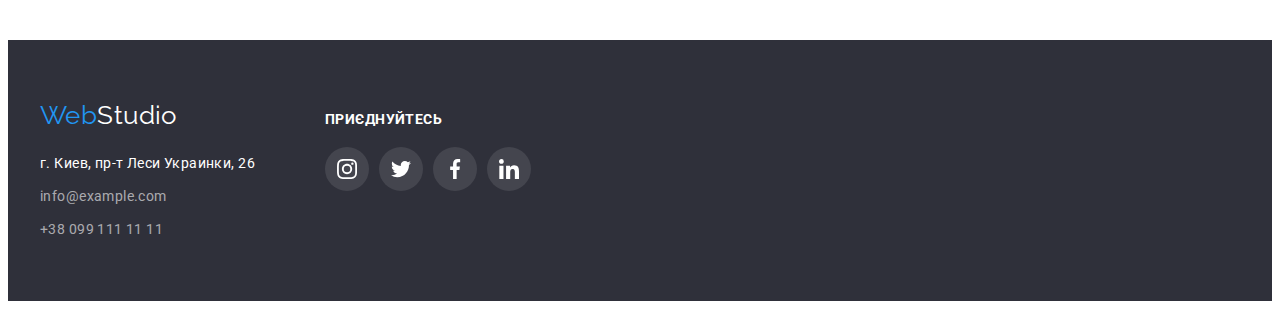
==== commit 50097133: "problem footer, hero" ====
--- a/portfolio.html
+++ b/portfolio.html
@@ -102,87 +102,88 @@
           <ul class="list container-portfolio-list">
             <li class="portfolio-item">
               <a class="portfolio-link link" href=""
-                ><img src="./images/img.prtfl.jpg" alt="Технокряк" width="370"
-              /></a>
-              <div class="porfolio-div-contents">
-                <h2 class="portfolio-title">Технокряк</h2>
-                <p class="portfolio-text">Веб-сайт</p>
-              </div>
-            </li>
-            <li class="portfolio-item">
-              <a class="portfolio-link link" href=""></a>
-              <img
-                src="./images/img.prtfl.1.jpg"
-                alt="Постер New Orlean vs Golden Star"
-                width="370"
-              />
-              <div class="porfolio-div-contents">
-                <h2 class="portfolio-title">Постер New Orlean vs Golden Star</h2>
-                <p class="portfolio-text">Дизайн</p>
-              </div>
-            </li>
-            <li class="portfolio-item">
-              <a class="portfolio-link link" href=""
-                ><img src="./images/img.prtfl.2.jpg" alt="Ресторан Seafood" width="370"
-              /></a>
-              <div class="porfolio-div-contents">
-                <h2 class="portfolio-title">Ресторан Seafood</h2>
-                <p class="portfolio-text">Приложение</p>
-              </div>
-            </li>
-            <li class="portfolio-item">
-              <a class="portfolio-link link" href=""
-                ><img src="./images/img.prtfl.3.jpg" alt="Проект Prime" width="370"
-              /></a>
-              <div class="porfolio-div-contents">
-                <h2 class="portfolio-title">Проект Prime</h2>
-                <p class="portfolio-text">Маркетинг</p>
-              </div>
-            </li>
-            <li class="portfolio-item">
-              <a class="portfolio-link link" href=""
-                ><img src="./images/img.prtfl.4.jpg" alt="Проект Boxes" width="370"
-              /></a>
-              <div class="porfolio-div-contents">
-                <h2 class="portfolio-title">Проект Boxes</h2>
-                <p class="portfolio-text">Приложение</p>
-              </div>
-            </li>
-            <li class="portfolio-item">
-              <a class="portfolio-link link" href=""
-                ><img src="./images/img.prtfl.5.jpg" alt="Inspiration has no Borders" width="370"
-              /></a>
-              <div class="porfolio-div-contents">
-                <h2 class="portfolio-title">Inspiration has no Borders</h2>
-                <p class="portfolio-text">Веб-сайт</p>
-              </div>
-            </li>
-            <li class="portfolio-item">
-              <a class="portfolio-link link" href=""
-                ><img src="./images/img.prtfl.6.jpg" alt="Издание Limited Edition" width="370"
-              /></a>
-              <div class="porfolio-div-contents">
-                <h2 class="portfolio-title">Издание Limited Edition</h2>
-                <p class="portfolio-text">Дизайн</p>
-              </div>
-            </li>
-            <li class="portfolio-item">
-              <a class="portfolio-link link" href=""
-                ><img src="./images/img.prtfl.7.jpg" alt="Проект LAB" width="370"
-              /></a>
-              <div class="porfolio-div-contents">
-                <h2 class="portfolio-title">Проект LAB</h2>
-                <p class="portfolio-text">Маркетинг</p>
-              </div>
-            </li>
-            <li class="portfolio-item">
-              <a class="portfolio-link link" href=""
-                ><img src="./images/img.prtfl.8.jpg" alt="Growing Business" width="370"
-              /></a>
-              <div class="porfolio-div-contents">
-                <h2 class="portfolio-title">Growing Business</h2>
-                <p class="portfolio-text">Приложение</p>
-              </div>
+                ><img src="./images/img.prtfl.jpg" alt="Технокряк" width="370" />
+                <div class="porfolio-div-contents">
+                  <h2 class="portfolio-title">Технокряк</h2>
+                  <p class="portfolio-text">Веб-сайт</p>
+                </div></a
+              >
+            </li>
+            <li class="portfolio-item">
+              <a class="portfolio-link link" href="">
+                <img
+                  src="./images/img.prtfl.1.jpg"
+                  alt="Постер New Orlean vs Golden Star"
+                  width="370"
+                />
+                <div class="porfolio-div-contents">
+                  <h2 class="portfolio-title">Постер New Orlean vs Golden Star</h2>
+                  <p class="portfolio-text">Дизайн</p>
+                </div></a
+              >
+            </li>
+            <li class="portfolio-item">
+              <a class="portfolio-link link" href=""
+                ><img src="./images/img.prtfl.2.jpg" alt="Ресторан Seafood" width="370" />
+                <div class="porfolio-div-contents">
+                  <h2 class="portfolio-title">Ресторан Seafood</h2>
+                  <p class="portfolio-text">Приложение</p>
+                </div></a
+              >
+            </li>
+            <li class="portfolio-item">
+              <a class="portfolio-link link" href=""
+                ><img src="./images/img.prtfl.3.jpg" alt="Проект Prime" width="370" />
+                <div class="porfolio-div-contents">
+                  <h2 class="portfolio-title">Проект Prime</h2>
+                  <p class="portfolio-text">Маркетинг</p>
+                </div></a
+              >
+            </li>
+            <li class="portfolio-item">
+              <a class="portfolio-link link" href=""
+                ><img src="./images/img.prtfl.4.jpg" alt="Проект Boxes" width="370" />
+                <div class="porfolio-div-contents">
+                  <h2 class="portfolio-title">Проект Boxes</h2>
+                  <p class="portfolio-text">Приложение</p>
+                </div></a
+              >
+            </li>
+            <li class="portfolio-item">
+              <a class="portfolio-link link" href=""
+                ><img src="./images/img.prtfl.5.jpg" alt="Inspiration has no Borders" width="370" />
+                <div class="porfolio-div-contents">
+                  <h2 class="portfolio-title">Inspiration has no Borders</h2>
+                  <p class="portfolio-text">Веб-сайт</p>
+                </div></a
+              >
+            </li>
+            <li class="portfolio-item">
+              <a class="portfolio-link link" href=""
+                ><img src="./images/img.prtfl.6.jpg" alt="Издание Limited Edition" width="370" />
+                <div class="porfolio-div-contents">
+                  <h2 class="portfolio-title">Издание Limited Edition</h2>
+                  <p class="portfolio-text">Дизайн</p>
+                </div></a
+              >
+            </li>
+            <li class="portfolio-item">
+              <a class="portfolio-link link" href=""
+                ><img src="./images/img.prtfl.7.jpg" alt="Проект LAB" width="370" />
+                <div class="porfolio-div-contents">
+                  <h2 class="portfolio-title">Проект LAB</h2>
+                  <p class="portfolio-text">Маркетинг</p>
+                </div></a
+              >
+            </li>
+            <li class="portfolio-item">
+              <a class="portfolio-link link" href=""
+                ><img src="./images/img.prtfl.8.jpg" alt="Growing Business" width="370" />
+                <div class="porfolio-div-contents">
+                  <h2 class="portfolio-title">Growing Business</h2>
+                  <p class="portfolio-text">Приложение</p>
+                </div></a
+              >
             </li>
           </ul>
         </div>
@@ -193,7 +194,7 @@
 
     <footer class="footer">
       <div class="container container-footer">
-        <div class="footer-container-contacts container">
+        <div class="footer-container-contacts">
           <a class="link footer-link-logo-white" href="./index.html"
             ><span class="logo-blue">Web</span>Studio</a
           >
@@ -218,8 +219,8 @@
           </address>
         </div>
 
-        <div class="footer-container-social container">
-          <h3 class="footer-social-title">приєднуйтесь</h3>
+        <div class="footer-container-social">
+          <p class="footer-social-title">приєднуйтесь</p>
           <ul class="footer-social-list list">
             <li class="footer-social-item">
               <a
--- a/css/styles.css
+++ b/css/styles.css
@@ -18,6 +18,9 @@
   --accent-social-link-light: #afb1b8;
   --accent-social-link-dark: rgba(255, 255, 255, 0.1);
   --clients-link: rgba(175, 177, 184, 1);
+  --linear-gradient: rgba(47, 48, 58, 0.4);
+  --box-shadow-porfolio: 0px 3px 1px rgba(0, 0, 0, 0.1), 0px 1px 2px rgba(0, 0, 0, 0.08),
+    0px 2px 2px rgba(0, 0, 0, 0.12);
 
   /* ----------------- others  --------------------------- */
 }
@@ -58,8 +61,8 @@
   width: 1200px;
   padding: 0 15px;
   margin: 0 auto;
-  outline: 2px dashed red;
-  outline-offset: -2px;
+  /*outline: 2px dashed red;
+  outline-offset: -2px;*/
 }
 
 .visually-hidden {
@@ -136,8 +139,7 @@
 .btn-portfolio:focus {
   color: var(--btn-txt-cl);
   background-color: var(--accent-txt-cl);
-  box-shadow: 0px 3px 1px rgba(0, 0, 0, 0.1), 0px 1px 2px rgba(0, 0, 0, 0.08),
-    0px 2px 2px rgba(0, 0, 0, 0.12);
+  box-shadow: var(--box-shadow-porfolio);
 }
 
 .header-link-logo-black {
@@ -204,12 +206,6 @@
   margin-right: 10px;
   fill: currentColor;
 }
-
-/*
-.header-icon:hover,
-.header-icon:focus {
-  fill: var(--accent-txt-cl);
-}*/
 
 .header-link,
 .header-link-contacts {
@@ -249,17 +245,25 @@
   height: 600px;
   margin-left: auto;
   margin-right: auto;
-  background-image: url('../images/hero.jpg');
+
   background-position: center;
   background-repeat: no-repeat;
   background-size: cover;
   background-color: var(--sctn-sntnc);
   padding-top: 200px;
   padding-bottom: 200px;
-}
-
-/* linear-gradient(to right rgba(47, 48, 58, 0.4)),
-linear-gradient(to right, rgba(196, 196, 196, 1)),*/
+  background-image: linear-gradient(to right var(--linear-gradient)), url('../images/hero.jpg');
+}
+
+/*
+.hero {
+  background-image: linear-gradient(to right var(--linear-gradient)), url('../images/hero.jpg');
+}
+
+.images-hero {
+  background-image: linear-gradient(to right var(--linear-gradient)), url('../images/hero.jpg');
+}
+*/
 
 .sntns-hr {
   font-weight: 900;
@@ -381,10 +385,11 @@
   background-color: var(--btn-txt-cl);
   border-radius: 50%;
   color: var(--accent-social-link-light);
-
-  outline: 2px dashed red;
+}
+
+/* outline: 2px dashed red;
   outline-offset: -2px;
-}
+*/
 
 .social-link:hover,
 .social-link:focus {
@@ -465,6 +470,15 @@
   gap: 30px;
 }
 
+.portfolio-link {
+  display: block;
+}
+
+.portfolio-link:hover,
+.portfolio-link:focus {
+  box-shadow: var(--box-shadow-porfolio);
+}
+
 .porfolio-div-contents {
   border: 1px solid var(--porfolio-border-img);
   padding: 20px 24px;
@@ -563,8 +577,8 @@
   border-radius: 50%;
   color: var(--btn-txt-cl);
 
-  outline: 2px dashed red;
-  outline-offset: -2px;
+  /*outline: 2px dashed red;
+  outline-offset: -2px;*/
 }
 
 .footer-social-link:hover,
